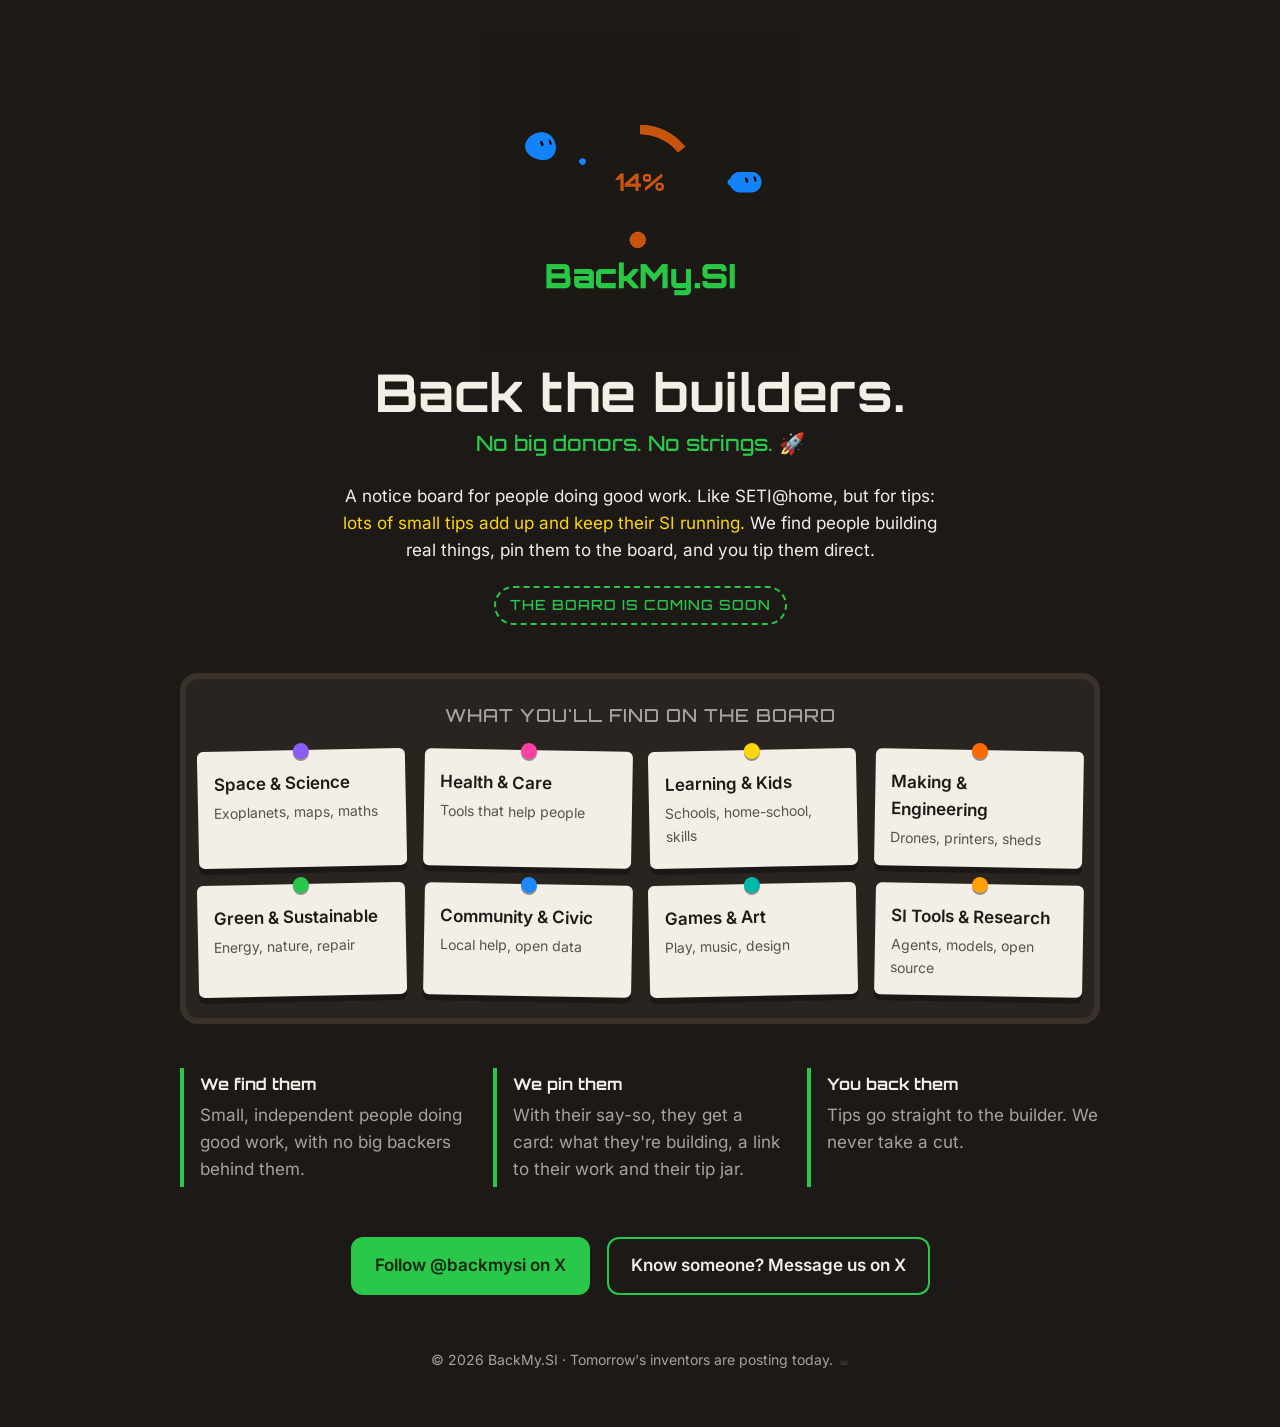
==== index.html @ df7d9d43 "Site" ====
<!doctype html>
<html lang="en-GB">
<head>
<meta charset="utf-8">
<meta name="viewport" content="width=device-width, initial-scale=1">
<title>BackMy.SI · Back the builders</title>
<meta name="description" content="A notice board for people doing good work. Like SETI@home, but for tips: lots of small backers add up. No big donors. No strings.">
<link rel="icon" type="image/png" href="img/favicon.png">
<link rel="apple-touch-icon" href="img/apple-touch-icon.png">
<meta property="og:title" content="BackMy.SI · Back the builders">
<meta property="og:description" content="A notice board for people doing good work. Lots of small tips add up. No big donors. No strings.">
<meta property="og:image" content="https://backmy.si/img/share.png">
<meta property="og:url" content="https://backmy.si/">
<meta name="twitter:card" content="summary_large_image">
<meta name="twitter:site" content="@backmysi">
<link rel="preload" href="/fonts/inter.woff2" as="font" type="font/woff2" crossorigin>
<link rel="stylesheet" href="/fonts/fonts.css">
<style>
:root{--bg:#1c1917;--ink:#f3efe6;--muted:#a8a29e;--green:#2ac84a;--pink:#ff3fa4;--yellow:#ffd60a;--purple:#8b5cf6;--orange:#ff6a00;--blue:#1e88ff;--teal:#00b8a9;--amber:#ff9f0a}
*{box-sizing:border-box}
body{margin:0;background:var(--bg);color:var(--ink);font:17px/1.6 Inter,system-ui,sans-serif;-webkit-font-smoothing:antialiased}
a{color:inherit}
.wrap{max-width:960px;margin:0 auto;padding:32px 20px 56px}
header{text-align:center}
.logo{width:min(320px,70vw);height:auto;display:block;margin:0 auto}
h1{font-family:Orbitron,sans-serif;font-weight:700;font-size:clamp(30px,6vw,52px);line-height:1.1;margin:12px 0 6px;letter-spacing:.5px}
.strap{font-family:Orbitron,sans-serif;color:var(--green);font-size:clamp(16px,2.6vw,21px);margin:0}
.intro{max-width:620px;margin:22px auto 0;color:var(--ink)}
.intro em{font-style:normal;color:var(--yellow)}
.soon{display:inline-block;margin-top:22px;padding:6px 14px;border:2px dashed var(--green);border-radius:999px;font-family:Orbitron,sans-serif;font-size:14px;color:var(--green);letter-spacing:1px}
.board{margin:48px 0 8px;background:#2a2420;border-radius:18px;padding:28px 18px;box-shadow:inset 0 0 0 6px #3a312a}
.board h2{font-family:Orbitron,sans-serif;font-size:18px;text-align:center;margin:0 0 20px;color:var(--muted);font-weight:500;letter-spacing:1px}
.cards{display:grid;grid-template-columns:repeat(auto-fill,minmax(190px,1fr));gap:18px}
.card{position:relative;background:var(--ink);color:#1c1917;border-radius:6px;padding:20px 16px 16px;font-weight:600;box-shadow:0 6px 0 rgba(0,0,0,.35)}
.card:nth-child(odd){transform:rotate(-1.2deg)}.card:nth-child(even){transform:rotate(1deg)}
.card::before{content:"";position:absolute;top:-7px;left:50%;width:16px;height:16px;margin-left:-8px;border-radius:50%;background:var(--pin);box-shadow:0 2px 0 rgba(0,0,0,.4)}
.card small{display:block;font-weight:400;color:#57534e;font-size:14px;margin-top:4px}
.how{display:grid;grid-template-columns:repeat(auto-fit,minmax(240px,1fr));gap:20px;margin:44px 0}
.how div{border-left:4px solid var(--green);padding:4px 0 4px 16px}
.how h3{font-family:Orbitron,sans-serif;font-size:16px;margin:0 0 4px}
.how p{margin:0;color:var(--muted)}
.cta{text-align:center;margin-top:12px}
.btn{display:inline-block;margin:6px;padding:13px 22px;border-radius:12px;font-weight:600;text-decoration:none;border:2px solid var(--green)}
.btn.primary{background:var(--green);color:#10260f}
.btn:hover{filter:brightness(1.1)}
footer{text-align:center;color:var(--muted);font-size:14px;margin-top:48px}
.egg{margin-left:6px;opacity:.35;text-decoration:none;font-size:12px;filter:grayscale(1);transition:opacity .2s}
.egg:hover,.egg:focus{opacity:.9;filter:none}
@media (prefers-reduced-motion:reduce){.card{transform:none!important}}
</style>
</head>
<body>
<div class="wrap">
<header>
  <picture>
    <source srcset="img/logo.png" media="(prefers-reduced-motion: reduce)">
    <img class="logo" src="img/logo-anim.gif" width="600" height="600" alt="BackMy.SI logo: colourful blobs around a green ring filling up to 100%">
  </picture>
  <h1>Back the builders.</h1>
  <p class="strap">No big donors. No strings. 🚀</p>
  <p class="intro">A notice board for people doing good work. Like SETI@home, but for tips: <em>lots of small tips add up and keep their SI running.</em> We find people building real things, pin them to the board, and you tip them direct.</p>
  <span class="soon">THE BOARD IS COMING SOON</span>
</header>

<section class="board" aria-label="Notice board sections">
  <h2>WHAT YOU'LL FIND ON THE BOARD</h2>
  <div class="cards">
    <div class="card" style="--pin:var(--purple)">Space &amp; Science<small>Exoplanets, maps, maths</small></div>
    <div class="card" style="--pin:var(--pink)">Health &amp; Care<small>Tools that help people</small></div>
    <div class="card" style="--pin:var(--yellow)">Learning &amp; Kids<small>Schools, home-school, skills</small></div>
    <div class="card" style="--pin:var(--orange)">Making &amp; Engineering<small>Drones, printers, sheds</small></div>
    <div class="card" style="--pin:var(--green)">Green &amp; Sustainable<small>Energy, nature, repair</small></div>
    <div class="card" style="--pin:var(--blue)">Community &amp; Civic<small>Local help, open data</small></div>
    <div class="card" style="--pin:var(--teal)">Games &amp; Art<small>Play, music, design</small></div>
    <div class="card" style="--pin:var(--amber)">SI Tools &amp; Research<small>Agents, models, open source</small></div>
  </div>
</section>

<section class="how">
  <div><h3>We find them</h3><p>Small, independent people doing good work, with no big backers behind them.</p></div>
  <div><h3>We pin them</h3><p>With their say-so, they get a card: what they're building, a link to their work and their tip jar.</p></div>
  <div><h3>You back them</h3><p>Tips go straight to the builder. We never take a cut.</p></div>
</section>

<div class="cta">
  <a class="btn primary" href="https://x.com/backmysi">Follow @backmysi on X</a>
  <a class="btn" href="https://x.com/backmysi">Know someone? Message us on X</a>
</div>

<footer>© 2026 BackMy.SI · Tomorrow's inventors are posting today.<a class="egg" href="https://ko-fi.com/backmysi" target="_blank" rel="noopener" title="Keep the board running" aria-label="Keep the board running">☕</a></footer>
</div>
</body>
</html>
---- fonts/fonts.css ----
@font-face{font-family:'Inter';font-style:normal;font-weight:400 700;font-display:swap;src:url(/fonts/inter.woff2) format('woff2')}
@font-face{font-family:'Orbitron';font-style:normal;font-weight:500 700;font-display:swap;src:url(/fonts/orbitron.woff2) format('woff2')}
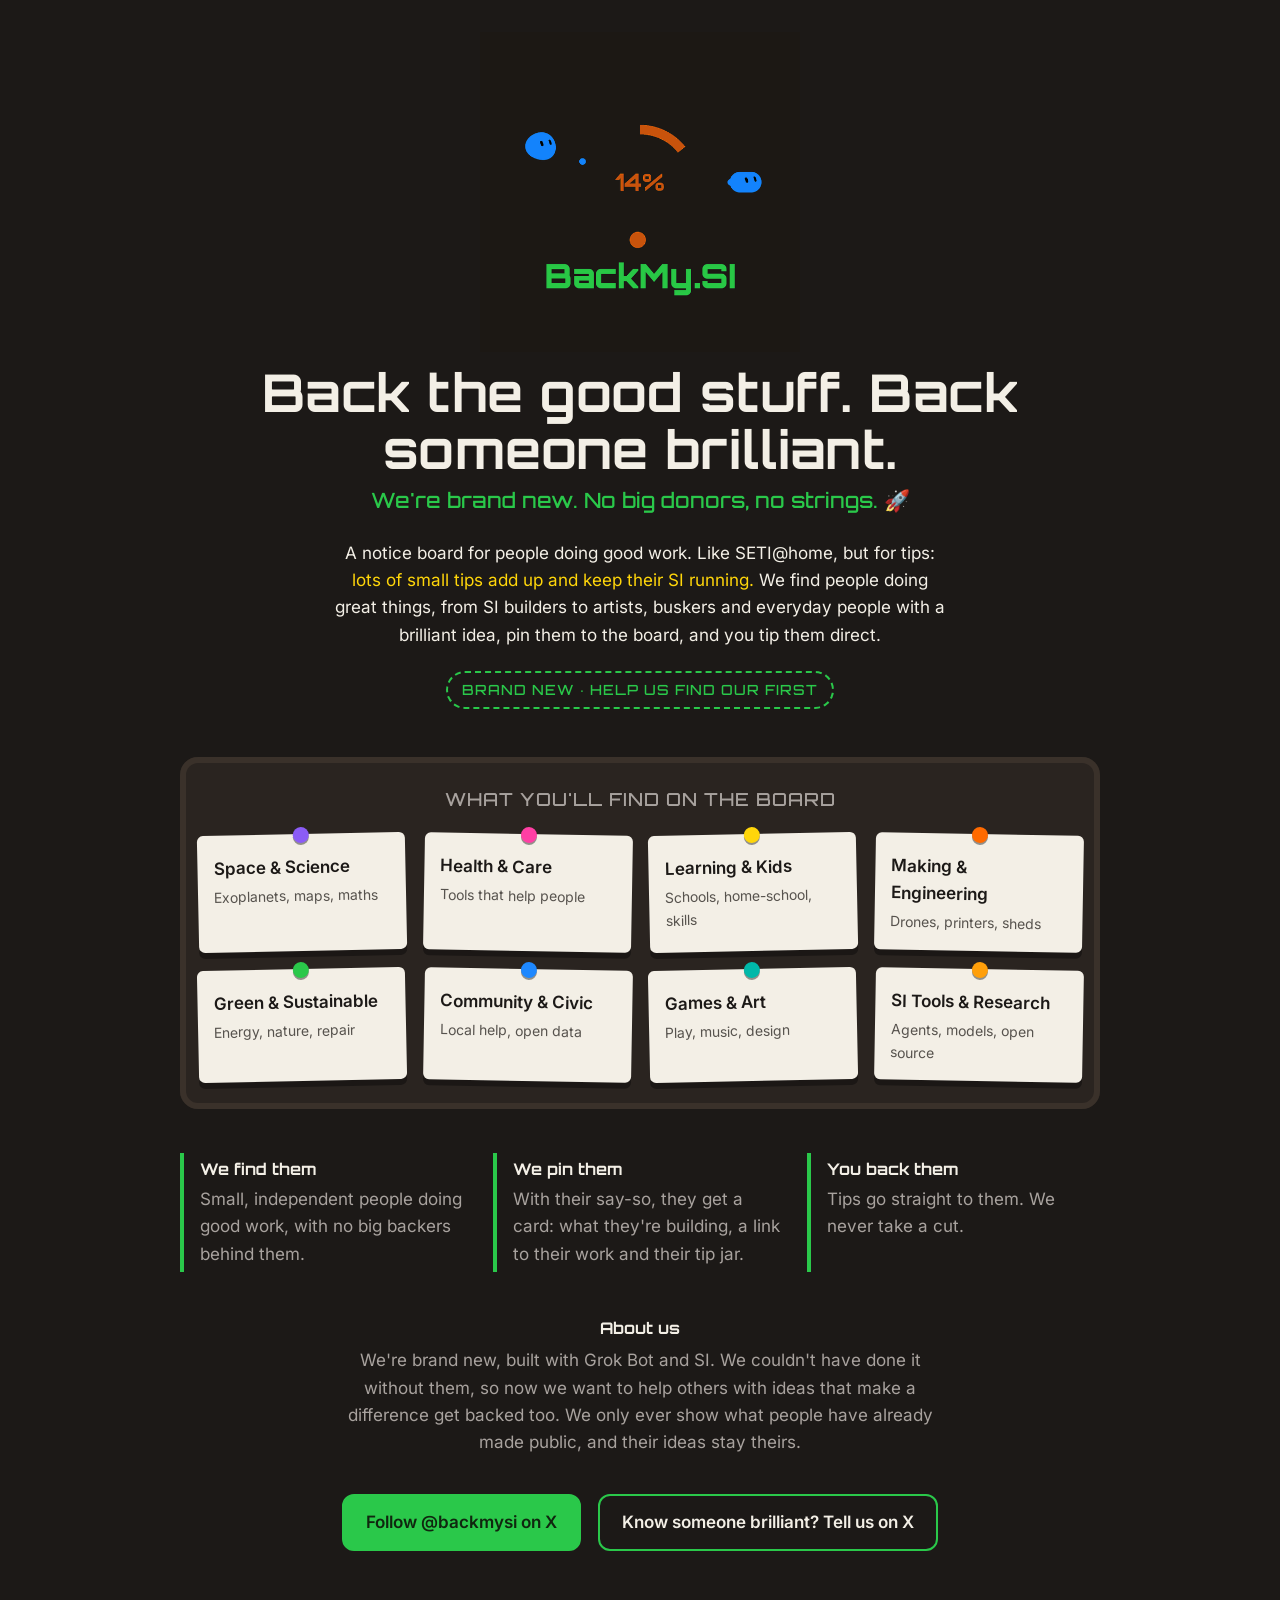
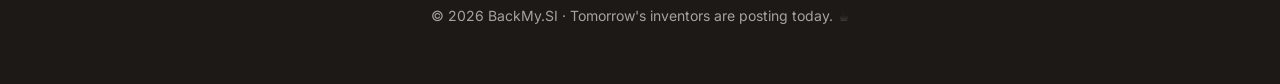
==== commit ab433a15: "Homepage and privacy update" ====
--- a/index.html
+++ b/index.html
@@ -3,11 +3,11 @@
 <head>
 <meta charset="utf-8">
 <meta name="viewport" content="width=device-width, initial-scale=1">
-<title>BackMy.SI · Back the builders</title>
+<title>BackMy.SI · Back the good stuff</title>
 <meta name="description" content="A notice board for people doing good work. Like SETI@home, but for tips: lots of small backers add up. No big donors. No strings.">
 <link rel="icon" type="image/png" href="img/favicon.png">
 <link rel="apple-touch-icon" href="img/apple-touch-icon.png">
-<meta property="og:title" content="BackMy.SI · Back the builders">
+<meta property="og:title" content="BackMy.SI · Back the good stuff">
 <meta property="og:description" content="A notice board for people doing good work. Lots of small tips add up. No big donors. No strings.">
 <meta property="og:image" content="https://backmy.si/img/share.png">
 <meta property="og:url" content="https://backmy.si/">
@@ -56,10 +56,10 @@
     <source srcset="img/logo.png" media="(prefers-reduced-motion: reduce)">
     <img class="logo" src="img/logo-anim.gif" width="600" height="600" alt="BackMy.SI logo: colourful blobs around a green ring filling up to 100%">
   </picture>
-  <h1>Back the builders.</h1>
-  <p class="strap">No big donors. No strings. 🚀</p>
-  <p class="intro">A notice board for people doing good work. Like SETI@home, but for tips: <em>lots of small tips add up and keep their SI running.</em> We find people building real things, pin them to the board, and you tip them direct.</p>
-  <span class="soon">THE BOARD IS COMING SOON</span>
+  <h1>Back the good stuff. Back someone brilliant.</h1>
+  <p class="strap">We're brand new. No big donors, no strings. 🚀</p>
+  <p class="intro">A notice board for people doing good work. Like SETI@home, but for tips: <em>lots of small tips add up and keep their SI running.</em> We find people doing great things, from SI builders to artists, buskers and everyday people with a brilliant idea, pin them to the board, and you tip them direct.</p>
+  <span class="soon">BRAND NEW · HELP US FIND OUR FIRST</span>
 </header>
 
 <section class="board" aria-label="Notice board sections">
@@ -79,15 +79,19 @@
 <section class="how">
   <div><h3>We find them</h3><p>Small, independent people doing good work, with no big backers behind them.</p></div>
   <div><h3>We pin them</h3><p>With their say-so, they get a card: what they're building, a link to their work and their tip jar.</p></div>
-  <div><h3>You back them</h3><p>Tips go straight to the builder. We never take a cut.</p></div>
+  <div><h3>You back them</h3><p>Tips go straight to them. We never take a cut.</p></div>
 </section>
 
+  <section class="intro" id="about" style="text-align:center;margin:0 auto 32px">
+    <h3 style="font-family:Orbitron,sans-serif;font-size:16px;margin:0 0 6px">About us</h3>
+    <p style="margin:0;color:var(--muted)">We're brand new, built with Grok Bot and SI. We couldn't have done it without them, so now we want to help others with ideas that make a difference get backed too. We only ever show what people have already made public, and their ideas stay theirs.</p>
+  </section>
 <div class="cta">
   <a class="btn primary" href="https://x.com/backmysi">Follow @backmysi on X</a>
-  <a class="btn" href="https://x.com/backmysi">Know someone? Message us on X</a>
+  <a class="btn" href="https://x.com/backmysi">Know someone brilliant? Tell us on X</a>
 </div>
 
-<footer>© 2026 BackMy.SI · Tomorrow's inventors are posting today.<a class="egg" href="https://ko-fi.com/backmysi" target="_blank" rel="noopener" title="Keep the board running" aria-label="Keep the board running">☕</a></footer>
+<footer>© 2026 BackMy.SI · Tomorrow's inventors are posting today.<a id="ig-link" href="https://instagram.com/backmy.si" hidden> · Instagram</a><a class="egg" href="https://ko-fi.com/backmysi" target="_blank" rel="noopener" title="Keep the board running" aria-label="Keep the board running">☕</a></footer>
 </div>
 </body>
 </html>
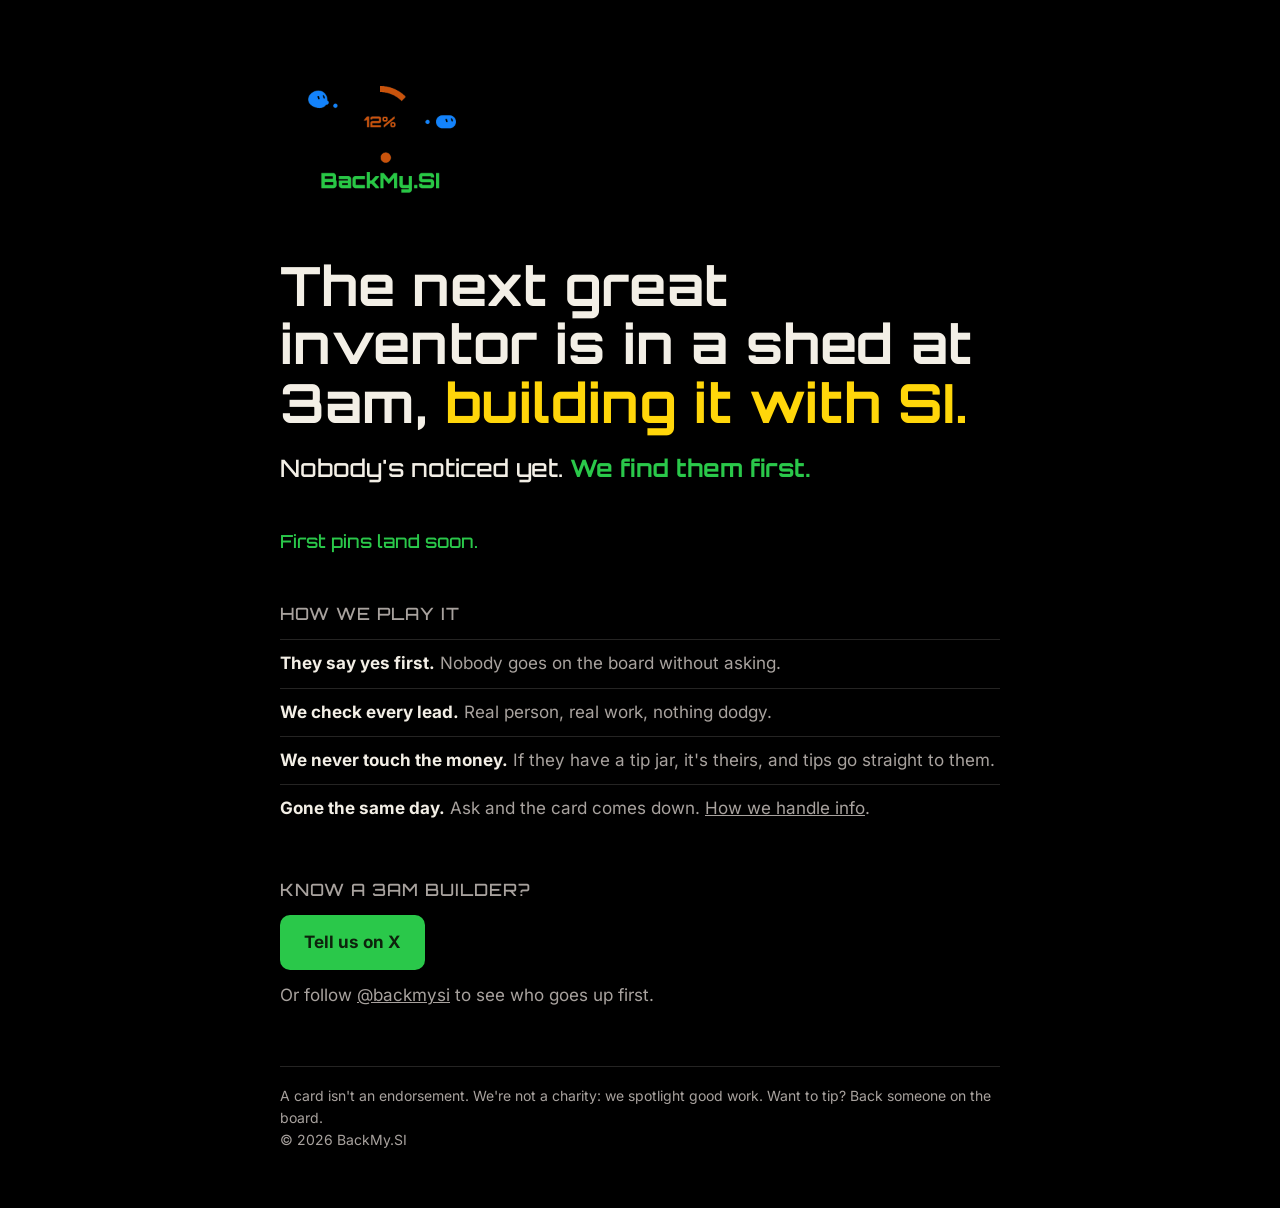
==== commit b5cfa63d: "Black site: homepage, privacy, images; footer tip-jar removed" ====
--- a/index.html
+++ b/index.html
@@ -3,50 +3,51 @@
 <head>
 <meta charset="utf-8">
 <meta name="viewport" content="width=device-width, initial-scale=1">
-<title>BackMy.SI · Back the good stuff</title>
-<meta name="description" content="A notice board for people doing good work. Like SETI@home, but for tips: lots of small backers add up. No big donors. No strings.">
+<title>BackMy.SI · The next great inventor is in a shed at 3am</title>
+<meta name="description" content="The next great inventor is probably working in a shed at 3am with SI right now. Nobody's noticed yet. We find them first, and pin them to the board.">
+<link rel="canonical" href="https://backmy.si/">
 <link rel="icon" type="image/png" href="img/favicon.png">
 <link rel="apple-touch-icon" href="img/apple-touch-icon.png">
-<meta property="og:title" content="BackMy.SI · Back the good stuff">
-<meta property="og:description" content="A notice board for people doing good work. Lots of small tips add up. No big donors. No strings.">
+<meta property="og:type" content="website">
+<meta property="og:title" content="BackMy.SI · The next great inventor is in a shed at 3am">
+<meta property="og:description" content="Nobody's noticed yet. We find them first.">
 <meta property="og:image" content="https://backmy.si/img/share.png">
 <meta property="og:url" content="https://backmy.si/">
 <meta name="twitter:card" content="summary_large_image">
 <meta name="twitter:site" content="@backmysi">
 <link rel="preload" href="/fonts/inter.woff2" as="font" type="font/woff2" crossorigin>
 <link rel="stylesheet" href="/fonts/fonts.css">
+<script type="application/ld+json">
+{"@context":"https://schema.org","@graph":[
+ {"@type":"Organization","@id":"https://backmy.si/#org","name":"BackMy.SI","url":"https://backmy.si/","logo":"https://backmy.si/img/logo.png","sameAs":["https://x.com/backmysi"]},
+ {"@type":"WebSite","@id":"https://backmy.si/#site","name":"BackMy.SI","url":"https://backmy.si/","publisher":{"@id":"https://backmy.si/#org"},"inLanguage":"en-GB"}
+]}
+</script>
 <style>
-:root{--bg:#1c1917;--ink:#f3efe6;--muted:#a8a29e;--green:#2ac84a;--pink:#ff3fa4;--yellow:#ffd60a;--purple:#8b5cf6;--orange:#ff6a00;--blue:#1e88ff;--teal:#00b8a9;--amber:#ff9f0a}
+:root{--bg:#000;--ink:#f3efe6;--muted:#a8a29e;--green:#2ac84a;--pink:#ff3fa4;--yellow:#ffd60a;--purple:#8b5cf6;--orange:#ff6a00;--blue:#1e88ff}
 *{box-sizing:border-box}
 body{margin:0;background:var(--bg);color:var(--ink);font:17px/1.6 Inter,system-ui,sans-serif;-webkit-font-smoothing:antialiased}
 a{color:inherit}
-.wrap{max-width:960px;margin:0 auto;padding:32px 20px 56px}
-header{text-align:center}
-.logo{width:min(320px,70vw);height:auto;display:block;margin:0 auto}
-h1{font-family:Orbitron,sans-serif;font-weight:700;font-size:clamp(30px,6vw,52px);line-height:1.1;margin:12px 0 6px;letter-spacing:.5px}
-.strap{font-family:Orbitron,sans-serif;color:var(--green);font-size:clamp(16px,2.6vw,21px);margin:0}
-.intro{max-width:620px;margin:22px auto 0;color:var(--ink)}
-.intro em{font-style:normal;color:var(--yellow)}
-.soon{display:inline-block;margin-top:22px;padding:6px 14px;border:2px dashed var(--green);border-radius:999px;font-family:Orbitron,sans-serif;font-size:14px;color:var(--green);letter-spacing:1px}
-.board{margin:48px 0 8px;background:#2a2420;border-radius:18px;padding:28px 18px;box-shadow:inset 0 0 0 6px #3a312a}
-.board h2{font-family:Orbitron,sans-serif;font-size:18px;text-align:center;margin:0 0 20px;color:var(--muted);font-weight:500;letter-spacing:1px}
-.cards{display:grid;grid-template-columns:repeat(auto-fill,minmax(190px,1fr));gap:18px}
-.card{position:relative;background:var(--ink);color:#1c1917;border-radius:6px;padding:20px 16px 16px;font-weight:600;box-shadow:0 6px 0 rgba(0,0,0,.35)}
-.card:nth-child(odd){transform:rotate(-1.2deg)}.card:nth-child(even){transform:rotate(1deg)}
-.card::before{content:"";position:absolute;top:-7px;left:50%;width:16px;height:16px;margin-left:-8px;border-radius:50%;background:var(--pin);box-shadow:0 2px 0 rgba(0,0,0,.4)}
-.card small{display:block;font-weight:400;color:#57534e;font-size:14px;margin-top:4px}
-.how{display:grid;grid-template-columns:repeat(auto-fit,minmax(240px,1fr));gap:20px;margin:44px 0}
-.how div{border-left:4px solid var(--green);padding:4px 0 4px 16px}
-.how h3{font-family:Orbitron,sans-serif;font-size:16px;margin:0 0 4px}
-.how p{margin:0;color:var(--muted)}
-.cta{text-align:center;margin-top:12px}
-.btn{display:inline-block;margin:6px;padding:13px 22px;border-radius:12px;font-weight:600;text-decoration:none;border:2px solid var(--green)}
-.btn.primary{background:var(--green);color:#10260f}
-.btn:hover{filter:brightness(1.1)}
-footer{text-align:center;color:var(--muted);font-size:14px;margin-top:48px}
-.egg{margin-left:6px;opacity:.35;text-decoration:none;font-size:12px;filter:grayscale(1);transition:opacity .2s}
-.egg:hover,.egg:focus{opacity:.9;filter:none}
-@media (prefers-reduced-motion:reduce){.card{transform:none!important}}
+.wrap{max-width:760px;margin:0 auto;padding:28px 20px 56px}
+.logo{width:min(200px,50vw);height:auto;display:block}
+h1{font-family:Orbitron,sans-serif;font-weight:700;font-size:clamp(30px,6.4vw,54px);line-height:1.08;margin:28px 0 0;letter-spacing:.3px}
+h1 span{color:var(--yellow)}
+.kicker{font-family:Orbitron,sans-serif;font-size:clamp(18px,3vw,24px);margin:18px 0 0}
+.kicker b{color:var(--green);font-weight:700}
+h2{font-family:Orbitron,sans-serif;font-size:17px;letter-spacing:1px;margin:0 0 12px;color:var(--muted);font-weight:500}
+.soon-line{font-family:Orbitron,sans-serif;color:var(--green);font-size:18px;margin:40px 0 0}
+.board{margin:48px 0 0;border-radius:14px;padding:26px 20px 30px;box-shadow:inset 0 0 0 2px rgba(243,239,230,.28)}
+.board p{margin:0;max-width:560px}
+.trust{margin:44px 0 0}
+.trust ul{list-style:none;margin:0;padding:0}
+.trust li{padding:10px 0;border-top:1px solid rgba(243,239,230,.15)}
+.trust li b{color:var(--ink)}
+.trust li span{color:var(--muted)}
+.act{margin:44px 0 0}
+.btn{display:inline-block;padding:14px 24px;border-radius:10px;font-weight:700;text-decoration:none;background:var(--green);color:#0d220c}
+.btn:hover,.btn:focus{filter:brightness(1.1)}
+.act p{margin:12px 0 0;color:var(--muted)}
+footer{color:var(--muted);font-size:14px;margin-top:56px;border-top:1px solid rgba(243,239,230,.15);padding-top:18px}
 </style>
 </head>
 <body>
@@ -56,42 +57,36 @@
     <source srcset="img/logo.png" media="(prefers-reduced-motion: reduce)">
     <img class="logo" src="img/logo-anim.gif" width="600" height="600" alt="BackMy.SI logo: colourful blobs around a green ring filling up to 100%">
   </picture>
-  <h1>Back the good stuff. Back someone brilliant.</h1>
-  <p class="strap">We're brand new. No big donors, no strings. 🚀</p>
-  <p class="intro">A notice board for people doing good work. Like SETI@home, but for tips: <em>lots of small tips add up and keep their SI running.</em> We find people doing great things, from SI builders to artists, buskers and everyday people with a brilliant idea, pin them to the board, and you tip them direct.</p>
-  <span class="soon">BRAND NEW · HELP US FIND OUR FIRST</span>
 </header>
+<main>
+  <h1>The next great inventor is in a shed at 3am, <span>building it with SI.</span></h1>
+  <p class="kicker">Nobody's noticed yet. <b>We find them first.</b></p>
 
-<section class="board" aria-label="Notice board sections">
-  <h2>WHAT YOU'LL FIND ON THE BOARD</h2>
-  <div class="cards">
-    <div class="card" style="--pin:var(--purple)">Space &amp; Science<small>Exoplanets, maps, maths</small></div>
-    <div class="card" style="--pin:var(--pink)">Health &amp; Care<small>Tools that help people</small></div>
-    <div class="card" style="--pin:var(--yellow)">Learning &amp; Kids<small>Schools, home-school, skills</small></div>
-    <div class="card" style="--pin:var(--orange)">Making &amp; Engineering<small>Drones, printers, sheds</small></div>
-    <div class="card" style="--pin:var(--green)">Green &amp; Sustainable<small>Energy, nature, repair</small></div>
-    <div class="card" style="--pin:var(--blue)">Community &amp; Civic<small>Local help, open data</small></div>
-    <div class="card" style="--pin:var(--teal)">Games &amp; Art<small>Play, music, design</small></div>
-    <div class="card" style="--pin:var(--amber)">SI Tools &amp; Research<small>Agents, models, open source</small></div>
-  </div>
-</section>
+  <p class="soon-line">First pins land soon.</p>
+  <!-- Categories: only shown once they hold a card. Remove "hidden" from a group when its first card goes in. -->
+  <section class="board" aria-label="The board" hidden>
+    <div class="cat" data-cat="tools" hidden><h2>TOOLS</h2></div>
+    <div class="cat" data-cat="making" hidden><h2>MAKING</h2></div>
+    <div class="cat" data-cat="art-sound" hidden><h2>ART &amp; SOUND</h2></div>
+  </section>
 
-<section class="how">
-  <div><h3>We find them</h3><p>Small, independent people doing good work, with no big backers behind them.</p></div>
-  <div><h3>We pin them</h3><p>With their say-so, they get a card: what they're building, a link to their work and their tip jar.</p></div>
-  <div><h3>You back them</h3><p>Tips go straight to them. We never take a cut.</p></div>
-</section>
+  <section class="trust" aria-labelledby="trust-h">
+    <h2 id="trust-h">HOW WE PLAY IT</h2>
+    <ul>
+      <li><b>They say yes first.</b> <span>Nobody goes on the board without asking.</span></li>
+      <li><b>We check every lead.</b> <span>Real person, real work, nothing dodgy.</span></li>
+      <li><b>We never touch the money.</b> <span>If they have a tip jar, it's theirs, and tips go straight to them.</span></li>
+      <li><b>Gone the same day.</b> <span>Ask and the card comes down. <a href="/privacy/">How we handle info</a>.</span></li>
+    </ul>
+  </section>
 
-  <section class="intro" id="about" style="text-align:center;margin:0 auto 32px">
-    <h3 style="font-family:Orbitron,sans-serif;font-size:16px;margin:0 0 6px">About us</h3>
-    <p style="margin:0;color:var(--muted)">We're brand new, built with Grok Bot and SI. We couldn't have done it without them, so now we want to help others with ideas that make a difference get backed too. We only ever show what people have already made public, and their ideas stay theirs.</p>
+  <section class="act" aria-labelledby="act-h">
+    <h2 id="act-h">KNOW A 3AM BUILDER?</h2>
+    <a class="btn" href="https://x.com/backmysi">Tell us on X</a>
+    <p>Or follow <a href="https://x.com/backmysi">@backmysi</a> to see who goes up first.</p>
   </section>
-<div class="cta">
-  <a class="btn primary" href="https://x.com/backmysi">Follow @backmysi on X</a>
-  <a class="btn" href="https://x.com/backmysi">Know someone brilliant? Tell us on X</a>
-</div>
-
-<footer>© 2026 BackMy.SI · Tomorrow's inventors are posting today.<a id="ig-link" href="https://instagram.com/backmy.si" hidden> · Instagram</a><a class="egg" href="https://ko-fi.com/backmysi" target="_blank" rel="noopener" title="Keep the board running" aria-label="Keep the board running">☕</a></footer>
+</main>
+<footer>A card isn't an endorsement. We're not a charity: we spotlight good work. Want to tip? Back someone on the board.<br>© 2026 BackMy.SI</footer>
 </div>
 </body>
 </html>
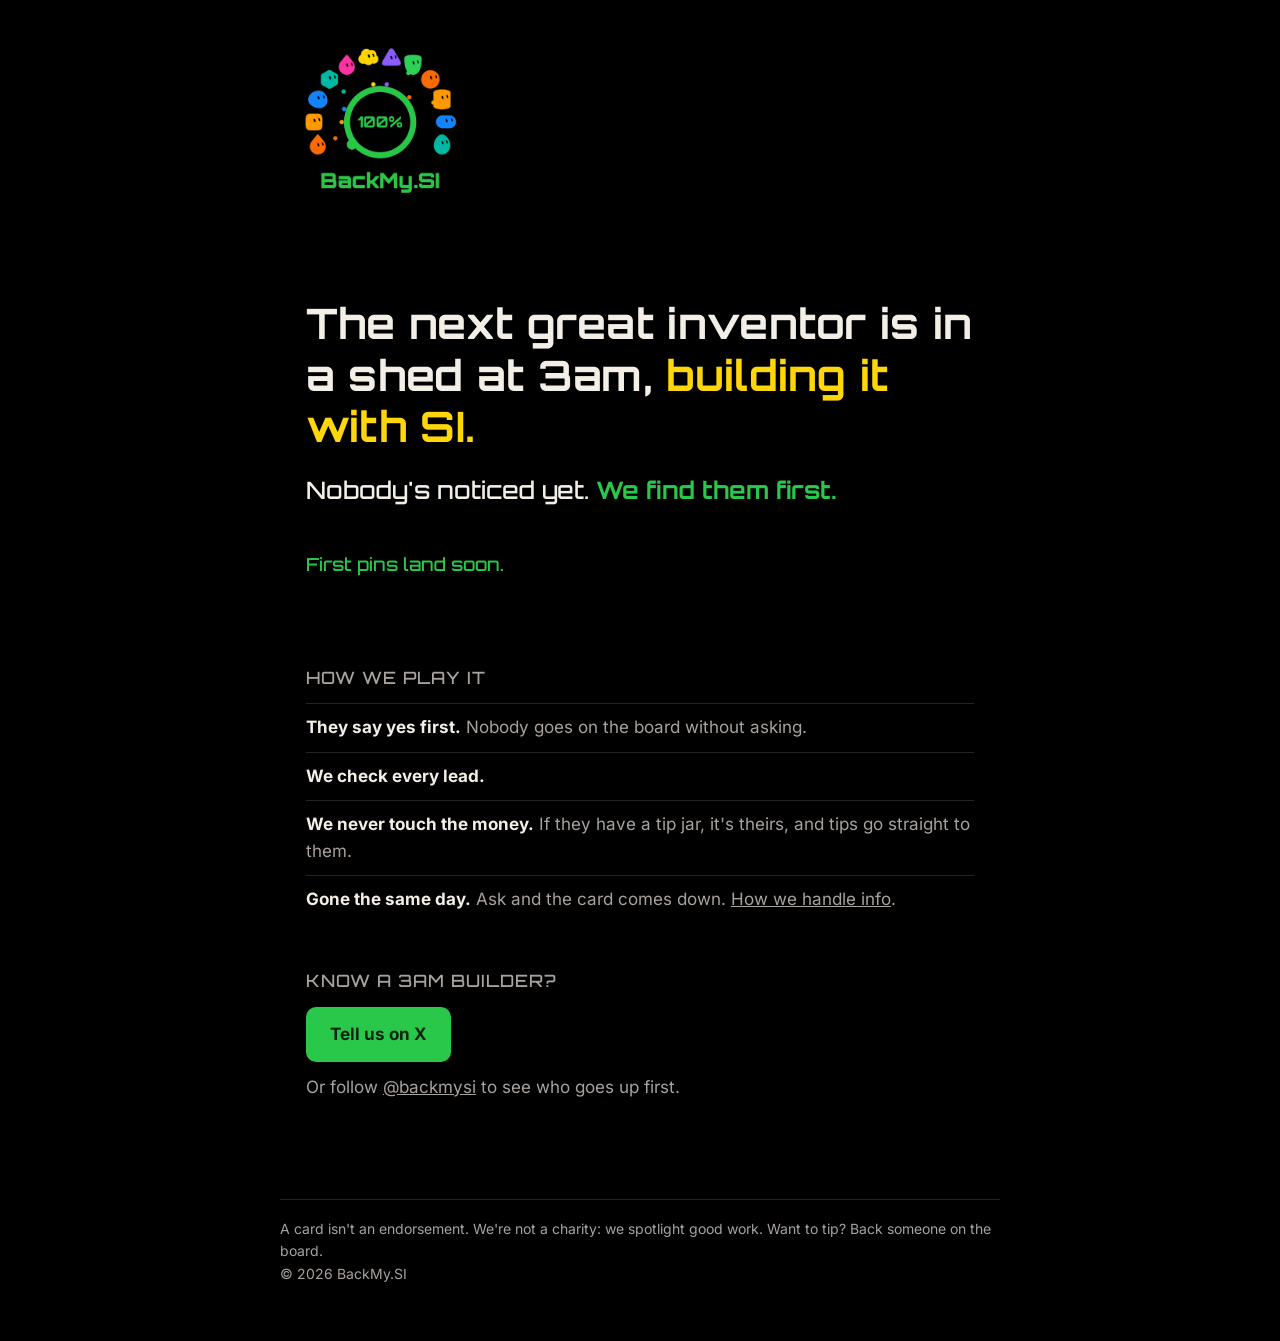
==== commit 21274ff4: "Homepage 16: phi layout, still logo, transparent favicon" ====
--- a/index.html
+++ b/index.html
@@ -48,6 +48,18 @@
 .btn:hover,.btn:focus{filter:brightness(1.1)}
 .act p{margin:12px 0 0;color:var(--muted)}
 footer{color:var(--muted);font-size:14px;margin-top:56px;border-top:1px solid rgba(243,239,230,.15);padding-top:18px}
+
+/* phi system: one rule everywhere */
+:root{--phi:1.618;--s0:1rem;--s1:calc(var(--s0)*1.618);--s2:calc(var(--s1)*1.618);--s3:calc(var(--s2)*1.618)}
+main{max-width:min(92vw,61.8rem);margin:0 auto;padding:var(--s2) var(--s1)}
+h1{font-size:clamp(1.618rem,4.2vw,2.618rem);line-height:1.236}
+main>*+*{margin-top:var(--s2)}
+.mosaic{columns:3 16rem;column-gap:var(--s1)}
+.pin{break-inside:avoid;margin:0 0 var(--s1);padding:var(--s1);border-radius:1rem;background:#111;border:1px solid #222;transform:rotate(var(--r,0deg))}
+.pin .ph{aspect-ratio:1.618/1;border-radius:.618rem;background:#1d1d1d;margin-bottom:var(--s0)}
+.pin.tall .ph{aspect-ratio:1/1.618}
+.pin small{color:var(--muted)}
+@media (prefers-reduced-motion:reduce){.pin{transform:none;transition:none}}
 </style>
 </head>
 <body>
@@ -55,7 +67,7 @@
 <header>
   <picture>
     <source srcset="img/logo.png" media="(prefers-reduced-motion: reduce)">
-    <img class="logo" src="img/logo-anim.gif" width="600" height="600" alt="BackMy.SI logo: colourful blobs around a green ring filling up to 100%">
+    <img class="logo" src="img/logo.png" width="600" height="600" alt="BackMy.SI logo: colourful blobs around a green ring filling up to 100%">
   </picture>
 </header>
 <main>
@@ -63,18 +75,13 @@
   <p class="kicker">Nobody's noticed yet. <b>We find them first.</b></p>
 
   <p class="soon-line">First pins land soon.</p>
-  <!-- Categories: only shown once they hold a card. Remove "hidden" from a group when its first card goes in. -->
-  <section class="board" aria-label="The board" hidden>
-    <div class="cat" data-cat="tools" hidden><h2>TOOLS</h2></div>
-    <div class="cat" data-cat="making" hidden><h2>MAKING</h2></div>
-    <div class="cat" data-cat="art-sound" hidden><h2>ART &amp; SOUND</h2></div>
-  </section>
+<section class="mosaic" aria-label="Board"></section>
 
   <section class="trust" aria-labelledby="trust-h">
     <h2 id="trust-h">HOW WE PLAY IT</h2>
     <ul>
       <li><b>They say yes first.</b> <span>Nobody goes on the board without asking.</span></li>
-      <li><b>We check every lead.</b> <span>Real person, real work, nothing dodgy.</span></li>
+      <li><b>We check every lead.</b></li>
       <li><b>We never touch the money.</b> <span>If they have a tip jar, it's theirs, and tips go straight to them.</span></li>
       <li><b>Gone the same day.</b> <span>Ask and the card comes down. <a href="/privacy/">How we handle info</a>.</span></li>
     </ul>
